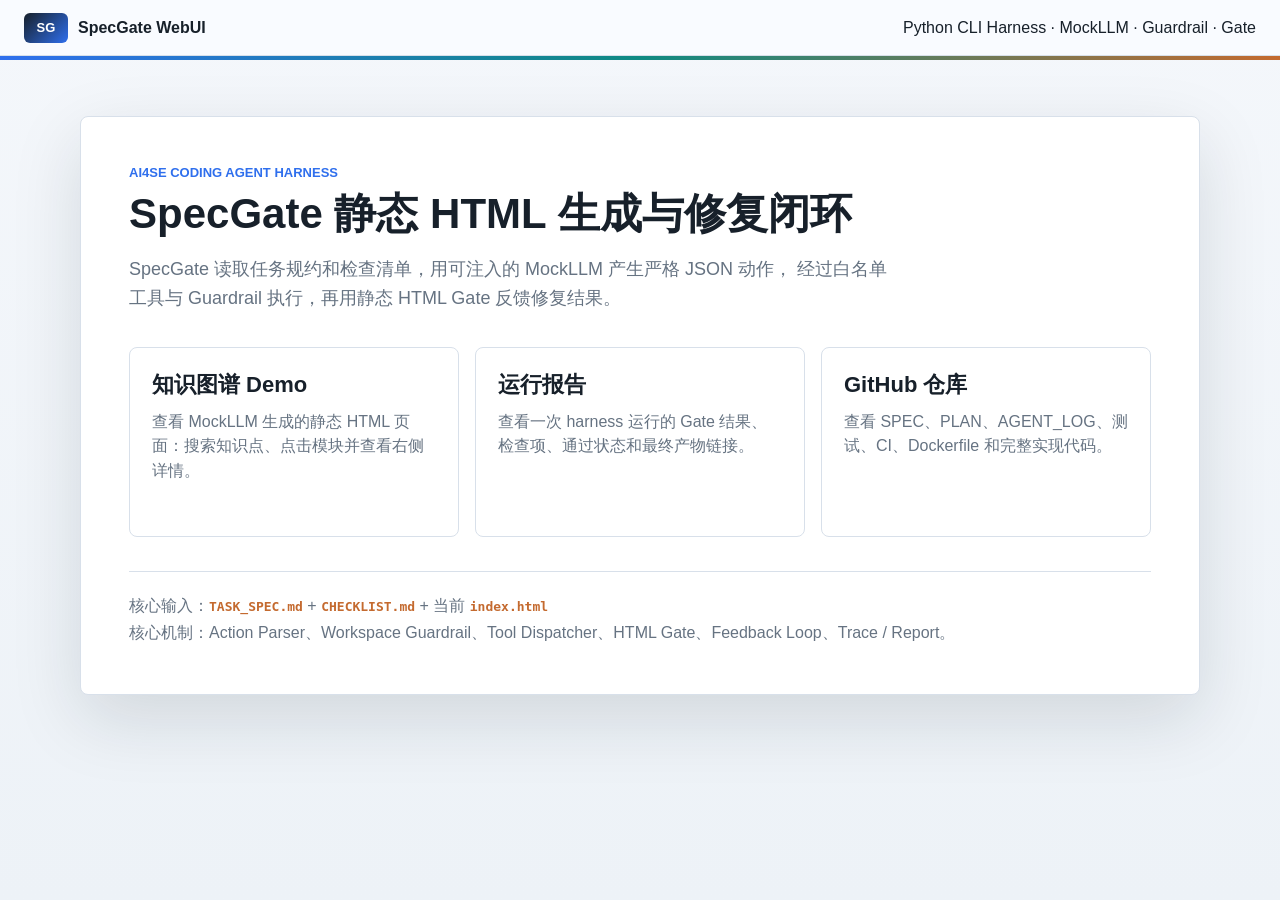
==== site/index.html @ 3e04a8c7 "ci: add github pages deployment" ====
<!doctype html>
<html lang="zh-CN">
<head>
  <meta charset="utf-8">
  <meta name="viewport" content="width=device-width, initial-scale=1">
  <title>SpecGate WebUI</title>
  <style>
    :root {
      --bg: #eef2f6;
      --ink: #17202a;
      --muted: #667382;
      --line: #d8e0ea;
      --paper: #ffffff;
      --blue: #2f6fed;
      --teal: #0f8a83;
      --orange: #c46a2f;
      --shadow: 0 24px 70px rgba(18, 28, 42, 0.13);
    }
    * { box-sizing: border-box; }
    body {
      margin: 0;
      min-height: 100vh;
      background: linear-gradient(180deg, #f4f7fb 0%, #edf2f7 100%);
      color: var(--ink);
      font-family: "Microsoft YaHei", "PingFang SC", Arial, sans-serif;
      letter-spacing: 0;
    }
    .topbar {
      height: 56px;
      display: flex;
      align-items: center;
      justify-content: space-between;
      padding: 0 24px;
      background: rgba(250, 252, 255, 0.92);
      border-bottom: 1px solid var(--line);
    }
    .brand { display: flex; align-items: center; gap: 10px; font-weight: 700; }
    .brand-mark {
      width: 44px;
      height: 30px;
      border-radius: 6px;
      display: inline-flex;
      align-items: center;
      justify-content: center;
      color: white;
      background: linear-gradient(135deg, #17202a, #2f6fed);
      font-size: 13px;
    }
    .progress { height: 4px; background: linear-gradient(90deg, var(--blue), var(--teal), var(--orange)); }
    main {
      width: min(1120px, calc(100vw - 48px));
      margin: 56px auto;
      background: var(--paper);
      border: 1px solid var(--line);
      border-radius: 8px;
      box-shadow: var(--shadow);
      padding: 48px;
    }
    .eyebrow {
      margin: 0 0 10px;
      color: var(--blue);
      font-size: 13px;
      font-weight: 800;
      text-transform: uppercase;
    }
    h1 { margin: 0; font-size: 42px; line-height: 1.12; }
    .lead { max-width: 760px; color: var(--muted); font-size: 18px; line-height: 1.6; }
    .cards {
      display: grid;
      grid-template-columns: repeat(3, minmax(0, 1fr));
      gap: 16px;
      margin-top: 34px;
    }
    .card {
      border: 1px solid var(--line);
      border-radius: 8px;
      padding: 22px;
      min-height: 190px;
      color: inherit;
      text-decoration: none;
      transition: border-color 160ms ease, box-shadow 160ms ease, transform 160ms ease;
    }
    .card:hover {
      border-color: var(--blue);
      box-shadow: 0 12px 24px rgba(47, 111, 237, 0.12);
      transform: translateY(-1px);
    }
    .card strong { display: block; font-size: 22px; margin-bottom: 10px; }
    .card span { color: var(--muted); line-height: 1.55; }
    .meta {
      margin-top: 34px;
      padding-top: 20px;
      border-top: 1px solid var(--line);
      color: var(--muted);
      line-height: 1.7;
    }
    code { color: var(--orange); font-weight: 700; }
    @media (max-width: 760px) {
      main { padding: 28px; margin: 24px auto; }
      h1 { font-size: 32px; }
      .cards { grid-template-columns: 1fr; }
      .topbar { align-items: flex-start; height: auto; gap: 8px; flex-direction: column; padding: 14px 18px; }
    }
  </style>
</head>
<body>
  <header class="topbar">
    <div class="brand"><span class="brand-mark">SG</span><span>SpecGate WebUI</span></div>
    <span>Python CLI Harness · MockLLM · Guardrail · Gate</span>
  </header>
  <div class="progress" aria-hidden="true"></div>
  <main>
    <p class="eyebrow">AI4SE Coding Agent Harness</p>
    <h1>SpecGate 静态 HTML 生成与修复闭环</h1>
    <p class="lead">
      SpecGate 读取任务规约和检查清单，用可注入的 MockLLM 产生严格 JSON 动作，
      经过白名单工具与 Guardrail 执行，再用静态 HTML Gate 反馈修复结果。
    </p>
    <section class="cards" aria-label="SpecGate WebUI links">
      <a class="card" href="demo/">
        <strong>知识图谱 Demo</strong>
        <span>查看 MockLLM 生成的静态 HTML 页面：搜索知识点、点击模块并查看右侧详情。</span>
      </a>
      <a class="card" href="report/">
        <strong>运行报告</strong>
        <span>查看一次 harness 运行的 Gate 结果、检查项、通过状态和最终产物链接。</span>
      </a>
      <a class="card" href="https://github.com/YuGarden404/SpecGate">
        <strong>GitHub 仓库</strong>
        <span>查看 SPEC、PLAN、AGENT_LOG、测试、CI、Dockerfile 和完整实现代码。</span>
      </a>
    </section>
    <div class="meta">
      <div>核心输入：<code>TASK_SPEC.md</code> + <code>CHECKLIST.md</code> + 当前 <code>index.html</code></div>
      <div>核心机制：Action Parser、Workspace Guardrail、Tool Dispatcher、HTML Gate、Feedback Loop、Trace / Report。</div>
    </div>
  </main>
</body>
</html>
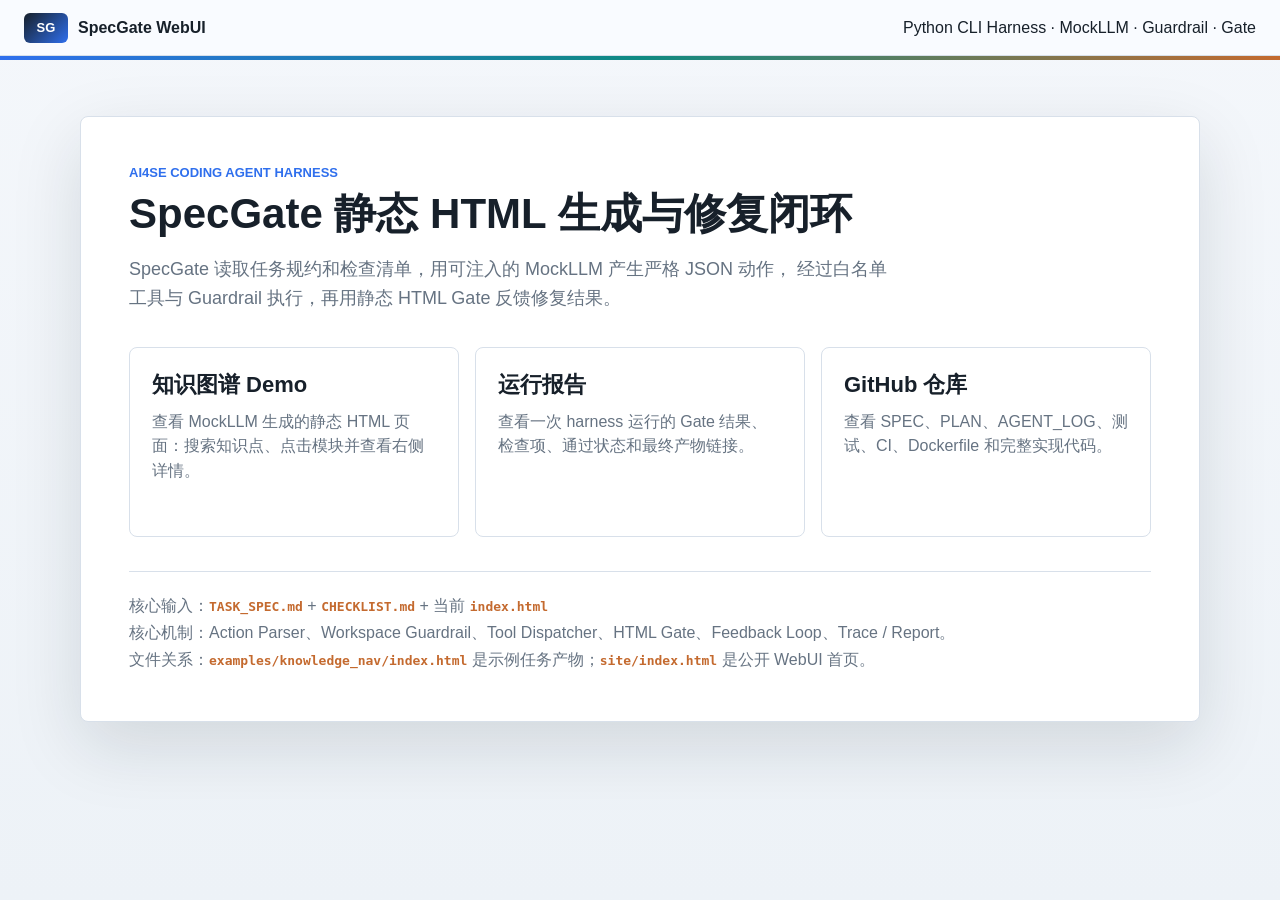
==== commit 3f96642c: "docs: clarify example task artifacts" ====
--- a/site/index.html
+++ b/site/index.html
@@ -133,6 +133,7 @@
     <div class="meta">
       <div>核心输入：<code>TASK_SPEC.md</code> + <code>CHECKLIST.md</code> + 当前 <code>index.html</code></div>
       <div>核心机制：Action Parser、Workspace Guardrail、Tool Dispatcher、HTML Gate、Feedback Loop、Trace / Report。</div>
+      <div>文件关系：<code>examples/knowledge_nav/index.html</code> 是示例任务产物；<code>site/index.html</code> 是公开 WebUI 首页。</div>
     </div>
   </main>
 </body>
